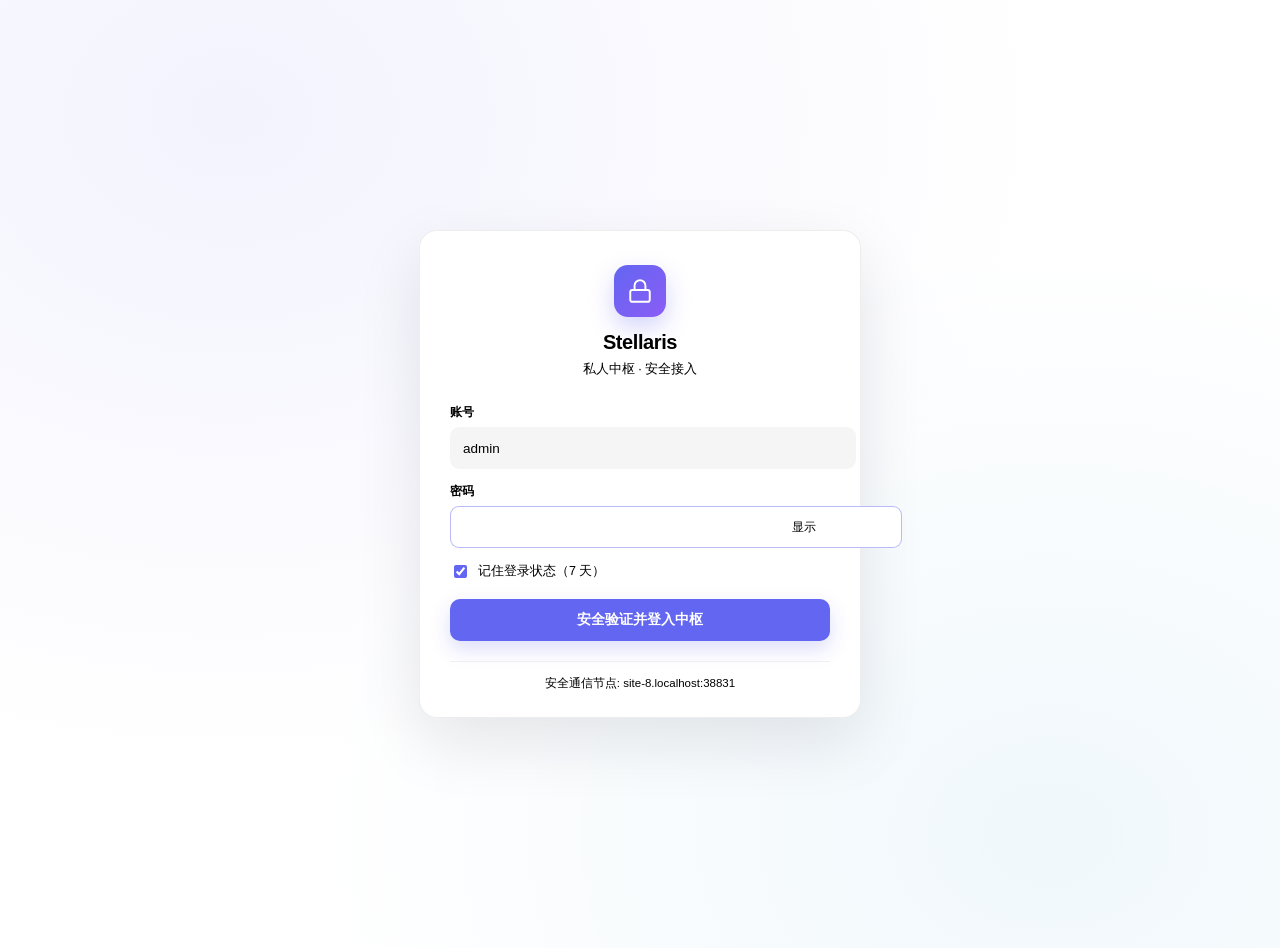
==== console/login.html @ 83fa23d4 "工具货架、档案系统、好感度、性能监控" ====
<!DOCTYPE html>
<html lang="zh-CN">
<head>
    <meta charset="UTF-8">
    <meta name="viewport" content="width=device-width, initial-scale=1.0, maximum-scale=1.0, user-scalable=no">
    <title>Stellaris - 安全接入</title>
    <link rel="icon" href="data:image/svg+xml,<svg xmlns=%22http://www.w3.org/2000/svg%22 viewBox=%220 0 24 24%22 fill=%22none%22 stroke=%22%236366f1%22 stroke-width=%222%22 stroke-linecap=%22round%22 stroke-linejoin=%22round%22><rect x=%223%22 y=%2211%22 width=%2218%22 height=%2211%22 rx=%222%22 ry=%222%22/><path d=%22M7 11V7a5 5 0 0 1 10 0v4%22/></svg>">
    <link rel="stylesheet" href="/static/css/base.css">
    <link rel="stylesheet" href="/static/css/components.css">
    <style>
        body {
            min-height: 100vh;
            min-height: 100dvh;
            margin: 0;
            display: flex;
            align-items: center;
            justify-content: center;
            padding: 24px;
            background-color: var(--bg-body);
            background-image:
                radial-gradient(ellipse at 18% 12%, rgba(99, 102, 241, 0.08), transparent 55%),
                radial-gradient(ellipse at 82% 88%, rgba(2, 132, 199, 0.06), transparent 50%);
            color: var(--text-primary);
            font-family: var(--font-family, -apple-system, BlinkMacSystemFont, "Segoe UI", sans-serif);
        }

        .login-card {
            width: 100%;
            max-width: 380px;
            padding: 34px 30px 26px;
            border-radius: 18px;
            background: var(--bg-surface-elevated, #ffffff);
            border: 1px solid var(--border-color, rgba(0, 0, 0, 0.07));
            box-shadow: 0 24px 64px rgba(15, 23, 42, 0.10);
            backdrop-filter: blur(16px);
            -webkit-backdrop-filter: blur(16px);
        }

        .brand {
            text-align: center;
            margin-bottom: 26px;
        }

        .brand-icon {
            width: 52px;
            height: 52px;
            margin: 0 auto 14px;
            border-radius: 14px;
            display: flex;
            align-items: center;
            justify-content: center;
            color: #ffffff;
            background: linear-gradient(135deg, #6366f1, #8b5cf6);
            box-shadow: 0 10px 24px rgba(99, 102, 241, 0.28);
        }

        .brand h1 {
            margin: 0;
            font-size: 20px;
            font-weight: 700;
            letter-spacing: -0.02em;
            color: var(--text-primary);
        }

        .brand h1 span {
            color: var(--text-muted);
            font-weight: 500;
            font-size: 13px;
            margin-left: 6px;
        }

        .brand p {
            margin: 7px 0 0;
            font-size: 12.5px;
            color: var(--text-muted);
        }

        .form-group {
            margin-bottom: 14px;
        }

        .form-label {
            display: block;
            margin-bottom: 6px;
            font-size: 12px;
            font-weight: 600;
            color: var(--text-secondary);
        }

        .form-input {
            width: 100%;
            height: 40px;
            padding: 0 12px !important;
            background: rgba(15, 23, 42, 0.04) !important;
            border: 1px solid transparent !important;
            border-radius: 9px !important;
            color: var(--text-primary) !important;
            font-size: 13.5px !important;
            outline: none;
            transition: border-color 0.15s ease, background 0.15s ease;
        }

        .form-input:focus {
            background: #ffffff !important;
            border-color: rgba(99, 102, 241, 0.45) !important;
            outline: none !important;
        }

        .password-wrap {
            position: relative;
        }

        .password-wrap .form-input {
            padding-right: 58px !important;
        }

        .password-toggle {
            position: absolute;
            top: 50%;
            right: 8px;
            transform: translateY(-50%);
            border: none;
            background: transparent;
            color: var(--text-muted);
            font-size: 12px;
            cursor: pointer;
            padding: 4px 6px;
            border-radius: 6px;
        }

        .password-toggle:hover {
            background: rgba(15, 23, 42, 0.06);
            color: var(--text-primary);
        }

        .remember-row {
            display: flex;
            align-items: center;
            gap: 8px;
            margin: 4px 0 18px;
            font-size: 12.5px;
            color: var(--text-muted);
            user-select: none;
        }

        .remember-row input {
            accent-color: var(--primary, #6366f1);
        }

        .error-box {
            display: none;
            align-items: flex-start;
            gap: 8px;
            margin-bottom: 14px;
            padding: 10px 12px;
            border-radius: 9px;
            background: rgba(220, 38, 38, 0.06);
            border: 1px solid rgba(220, 38, 38, 0.16);
            color: #b91c1c;
            font-size: 12.5px;
            line-height: 1.5;
        }

        .btn-login {
            width: 100%;
            height: 42px;
            border: none;
            border-radius: 10px;
            background: var(--primary, #6366f1);
            color: #ffffff;
            font-size: 13.5px;
            font-weight: 600;
            cursor: pointer;
            display: inline-flex;
            align-items: center;
            justify-content: center;
            gap: 8px;
            box-shadow: 0 8px 20px rgba(99, 102, 241, 0.22);
            transition: background 0.15s ease, transform 0.1s ease;
        }

        .btn-login:hover {
            background: var(--primary-hover, #4f46e5);
        }

        .btn-login:active {
            transform: translateY(1px);
        }

        .btn-login:disabled {
            opacity: 0.7;
            cursor: wait;
        }

        .spinner {
            display: none;
            width: 14px;
            height: 14px;
            border: 2px solid rgba(255, 255, 255, 0.35);
            border-top-color: #ffffff;
            border-radius: 50%;
            animation: spin 0.8s linear infinite;
        }

        @keyframes spin {
            to { transform: rotate(360deg); }
        }

        .login-foot {
            margin-top: 20px;
            padding-top: 14px;
            border-top: 1px solid var(--border-color-subtle, rgba(0, 0, 0, 0.05));
            text-align: center;
            font-size: 11.5px;
            color: var(--text-light);
        }
    </style>
</head>
<body>
    <main class="login-card">
        <div class="brand">
            <div class="brand-icon">
                <svg width="26" height="26" viewBox="0 0 24 24" fill="none" stroke="currentColor" stroke-width="1.8" stroke-linecap="round" stroke-linejoin="round">
                    <rect x="3" y="11" width="18" height="11" rx="2" ry="2"></rect>
                    <path d="M7 11V7a5 5 0 0 1 10 0v4"></path>
                </svg>
            </div>
            <h1>Stellaris</h1>
            <p>私人中枢 · 安全接入</p>
        </div>

        <form id="login-form" onsubmit="handleLogin(event)">
            <div class="form-group">
                <label class="form-label" for="username">账号</label>
                <input class="form-input" id="username" name="username" value="admin" autocomplete="username" required>
            </div>

            <div class="form-group">
                <label class="form-label" for="password">密码</label>
                <div class="password-wrap">
                    <input class="form-input" id="password" name="password" type="password" autocomplete="current-password" required>
                    <button class="password-toggle" type="button" onclick="togglePasswordVisibility()">显示</button>
                </div>
            </div>

            <label class="remember-row">
                <input type="checkbox" id="remember-me" checked>
                <span>记住登录状态（7 天）</span>
            </label>

            <div class="error-box" id="error-box">
                <span id="error-text"></span>
            </div>

            <button class="btn-login" id="btn-submit" type="submit">
                <span class="spinner" id="btn-spinner"></span>
                <span id="btn-text">安全验证并登入中枢</span>
            </button>
        </form>

        <div class="login-foot">
            <span id="mapping-host-text">安全通信节点</span>
        </div>
    </main>

    <script>
        window.addEventListener('DOMContentLoaded', () => {
            const host = window.location.host;
            const tag = document.getElementById('mapping-host-text');
            if (host.includes('18891')) {
                tag.innerText = `本地运行端: ${host}`;
            } else {
                tag.innerText = `安全通信节点: ${host}`;
            }
            const pwd = document.getElementById('password');
            if (pwd) pwd.focus();
        });

        function togglePasswordVisibility() {
            const pwd = document.getElementById('password');
            const btn = document.querySelector('.password-toggle');
            if (pwd.type === 'password') {
                pwd.type = 'text';
                btn.innerText = '隐藏';
            } else {
                pwd.type = 'password';
                btn.innerText = '显示';
            }
        }

        async function handleLogin(e) {
            e.preventDefault();
            const errBox = document.getElementById('error-box');
            const errText = document.getElementById('error-text');
            const btnSubmit = document.getElementById('btn-submit');
            const btnText = document.getElementById('btn-text');
            const btnSpinner = document.getElementById('btn-spinner');

            errBox.style.display = 'none';
            btnSubmit.disabled = true;
            btnText.innerText = '正在验证...';
            btnSpinner.style.display = 'inline-block';

            const username = document.getElementById('username').value.trim();
            const password = document.getElementById('password').value;
            const remember = document.getElementById('remember-me').checked;

            try {
                const res = await fetch('/api/auth/login', {
                    method: 'POST',
                    credentials: 'include',
                    headers: { 'Content-Type': 'application/json' },
                    body: JSON.stringify({ username, password, remember })
                });

                const data = await res.json();
                if (res.ok && data.success) {
                    btnText.innerText = '验证通过，正在进入中枢...';
                    if (data.token) localStorage.setItem('anan_auth_token', data.token);
                    setTimeout(() => { window.location.href = '/'; }, 300);
                } else {
                    errText.innerText = data.error || '用户名或密码不正确';
                    errBox.style.display = 'flex';
                    btnSubmit.disabled = false;
                    btnText.innerText = '安全验证并登入中枢';
                    btnSpinner.style.display = 'none';
                    document.getElementById('password').select();
                }
            } catch (err) {
                errText.innerText = '无法连接到中枢服务，请确认服务已启动。';
                errBox.style.display = 'flex';
                btnSubmit.disabled = false;
                btnText.innerText = '安全验证并登入中枢';
                btnSpinner.style.display = 'none';
            }
        }
    </script>
</body>
</html>
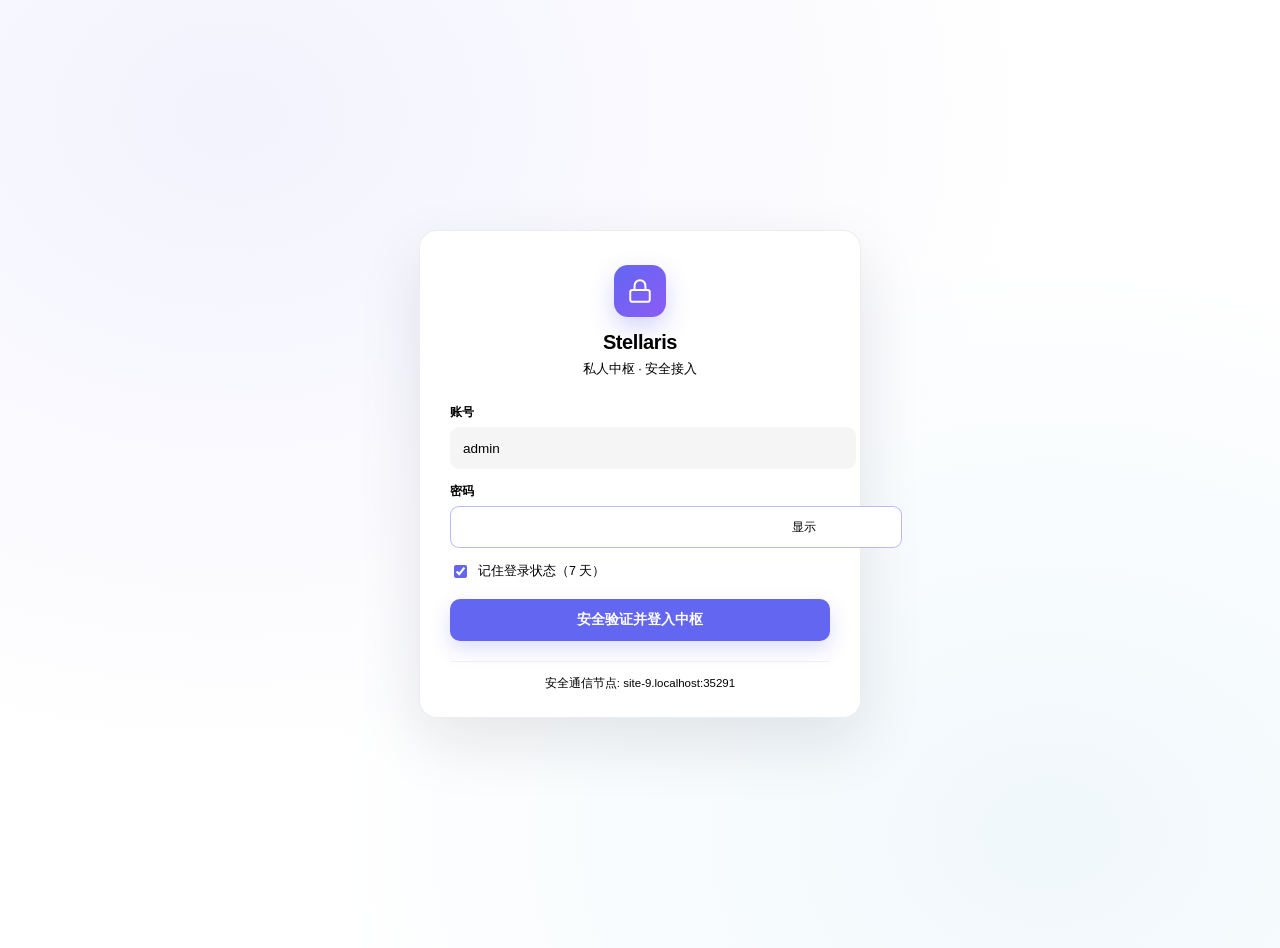
==== commit ee8b528b: "安全：按三轮审计报告修复 P0/P1 并收敛默认部署鉴权 P0（未登录可利用） - 静态目录路径穿越：realpath + commonpath 校验、扩展名白名单、nosniff - 默认口令 ad" ====
--- a/console/login.html
+++ b/console/login.html
@@ -315,8 +315,13 @@
 
                 const data = await res.json();
                 if (res.ok && data.success) {
+                    // 会话只走 HttpOnly Cookie，不再往 localStorage 里存 Token
+                    if (data.must_change_password) {
+                        btnText.innerText = '首次登录，正在跳转改密...';
+                        window.location.href = '/change-password';
+                        return;
+                    }
                     btnText.innerText = '验证通过，正在进入中枢...';
-                    if (data.token) localStorage.setItem('anan_auth_token', data.token);
                     setTimeout(() => { window.location.href = '/'; }, 300);
                 } else {
                     errText.innerText = data.error || '用户名或密码不正确';
